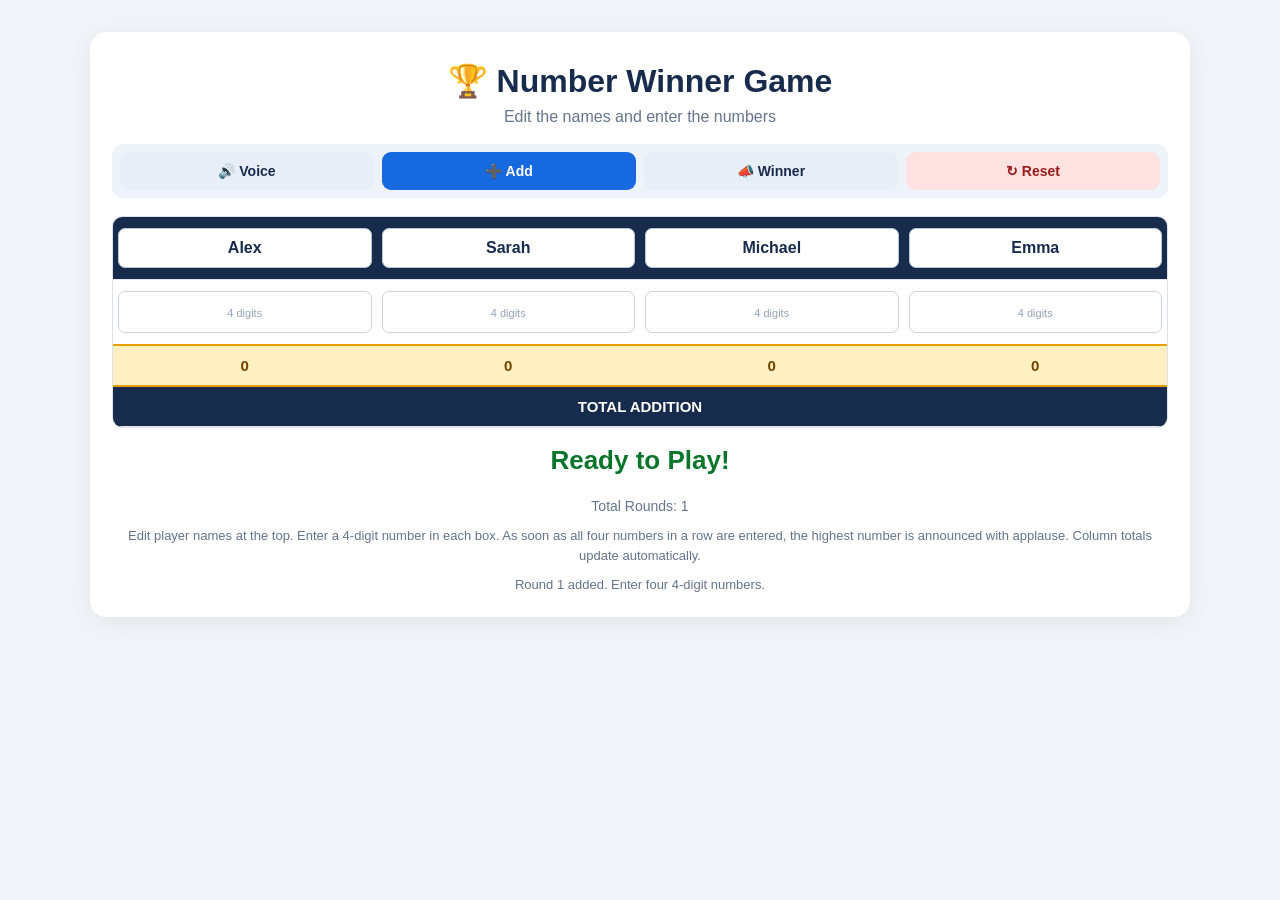
==== index.html @ 305c88f8 "mijan mama" ====
<!DOCTYPE html>
<html lang="en">
<head>
<meta charset="UTF-8">
<meta name="viewport" content="width=device-width, initial-scale=1, viewport-fit=cover">
<title>JABJAL Editable Number Winner Game</title>
<style>
*{box-sizing:border-box}
html,body{width:100%;max-width:100%;margin:0;overflow-x:hidden}
body{padding:14px;font-family:Arial,sans-serif;background:#f1f4f9;color:#172b4d}
.container{width:100%;max-width:1100px;margin:18px auto;background:#fff;padding:22px;border-radius:16px;box-shadow:0 5px 25px #00000012}
h1{text-align:center;font-size:clamp(21px,4vw,32px);margin:8px 0;color:#172b4d}
.subtitle{text-align:center;color:#64748b;margin:0 0 18px}
.toolbar{display:grid;grid-template-columns:repeat(4,minmax(0,1fr));gap:8px;margin:0 0 18px;padding:8px;background:#eef3fa;border-radius:11px}
button{border:0;border-radius:9px;padding:11px 7px;font-size:14px;font-weight:700;cursor:pointer;white-space:nowrap;min-width:0}
button:focus-visible,input:focus-visible{outline:3px solid #93c5fd;outline-offset:2px}
.primary{background:#1769e0;color:white}.primary:hover{background:#0649a8}
.secondary{background:#e8eef7;color:#172b4d}.danger{background:#fee2e2;color:#991b1b}
.table-wrap{width:100%;max-width:100%;overflow:hidden;border:1px solid #dbe2ea;border-radius:10px}
table{width:100%;max-width:100%;table-layout:fixed;border-collapse:collapse;text-align:center}
th,td{width:25%;padding:11px 5px;border-bottom:1px solid #e5e7eb;overflow-wrap:anywhere}
thead th{background:#172b4d;color:white}
.name-input{display:block;width:100%;min-width:0;text-align:center;background:#fff;color:#172b4d;border:1px solid #b9c7d8;border-radius:7px;padding:10px 2px;font-size:clamp(12px,1.8vw,16px);font-weight:700}
.number-input{display:block;width:100%;min-width:0;text-align:center;border:1px solid #cbd5e1;border-radius:7px;padding:10px 1px;font-size:clamp(13px,2vw,17px);font-weight:700;color:#172b4d}
.number-input::placeholder{font-size:11px;font-weight:400;color:#94a3b8}
tbody tr:nth-child(even){background:#f8fafc}
.winner-cell{background:#ffedd5!important;color:#c2410c;font-weight:700}
.winner-cell .number-input{border:2px solid #f97316;background:#fff7ed;color:#c2410c;font-weight:800}
tfoot th{background:#fff0c2;color:#754500;border-top:2px solid #e5a000;font-size:clamp(12px,1.8vw,15px);padding:11px 2px}
#totalLabel{background:#172b4d;color:white}
.round-cell{display:none!important}
#announcement{text-align:center;font-size:clamp(17px,4vw,26px);font-weight:700;color:#08752b;padding:17px 5px;min-height:62px;overflow-wrap:anywhere}
.round-info{text-align:center;color:#64748b;font-size:14px;margin-top:5px}
.hint{font-size:13px;color:#64748b;text-align:center;line-height:1.5;margin:12px 0}
.status{font-size:13px;color:#64748b;text-align:center;min-height:18px}
.row-winner{font-size:10px;color:#08752b;font-weight:700;display:inline;margin-left:3px;vertical-align:middle}
@media(max-width:600px){
 h1{font-size:clamp(14px,4.5vw,20px);white-space:nowrap;letter-spacing:-.55px;line-height:1.15;margin:7px 0 9px}
 .subtitle{font-size:13px;line-height:1.2;margin:0 0 14px}
 body{padding:7px}
 .container{padding:12px 7px;margin:7px auto;border-radius:11px}
 .toolbar{display:grid;grid-template-columns:repeat(4,minmax(0,1fr));gap:4px;padding:5px}
 .toolbar button{width:100%;min-width:0;margin:0;padding:9px 1px;font-size:11px;letter-spacing:-.25px}
 th,td{padding:4px 2px}
 tbody td{border-bottom:0}
 .name-input{padding:9px 1px;font-size:clamp(10px,3.2vw,14px);border-radius:5px}
 .number-input{padding:7px 0;font-size:clamp(12px,3.5vw,16px);border-radius:5px}
 .number-input::placeholder{font-size:9px}
 tfoot th{font-size:clamp(10px,2.8vw,13px);padding:9px 1px}
 .row-winner{font-size:9px;margin-left:2px}
 #announcement{padding:12px 2px}
 .hint{font-size:12px}
}
@media(max-width:360px){
 h1{font-size:14px;letter-spacing:-.65px;white-space:nowrap}
 .toolbar{grid-template-columns:repeat(4,minmax(0,1fr));gap:3px;padding:4px}
 .toolbar button{font-size:10px;padding:8px 0;letter-spacing:-.4px}
 body{padding:4px}
 .container{padding:10px 5px}
 th,td{padding:3px 1px}
 tbody td{border-bottom:0}
 .name-input{font-size:10px}
 .number-input{font-size:12px;padding:6px 0}
}
</style>
</head>
<body>
<main class="container">
  <h1>🏆 Number Winner Game</h1>
  <p class="subtitle">Edit the names and enter the numbers </p>
  <nav class="toolbar" aria-label="Game menu">
    <button class="secondary" id="voiceBtn" type="button" title="Enable Voice and Clap">🔊 Voice</button>
    <button class="primary" id="addBtn" type="button" title="Add Next Row">➕ Add</button>
    <button class="secondary" id="announceBtn" type="button" title="Announce Latest Winner">📣 Winner</button>
    <button class="danger" id="resetBtn" type="button" title="Reset Game">↻ Reset</button>
  </nav>
  <div class="table-wrap">
    <table>
      <thead><tr>
        <th><input class="name-input" aria-label="Player 1 name" value="Alex"></th>
        <th><input class="name-input" aria-label="Player 2 name" value="Sarah"></th>
        <th><input class="name-input" aria-label="Player 3 name" value="Michael"></th>
        <th><input class="name-input" aria-label="Player 4 name" value="Emma"></th>
      </tr></thead>
      <tbody id="results"></tbody>
      <tfoot>
        <tr><th id="total0">0</th><th id="total1">0</th><th id="total2">0</th><th id="total3">0</th></tr>
        <tr><th colspan="4" id="totalLabel">TOTAL ADDITION</th></tr>
      </tfoot>
    </table>
  </div>
  <div id="announcement" aria-live="polite">Ready to Play!</div>
  <div class="round-info">Total Rounds: <span id="roundCount">0</span></div>
  <p class="hint">Edit player names at the top. Enter a 4-digit number in each box. As soon as all four numbers in a row are entered, the highest number is announced with applause. Column totals update automatically.</p>
  <div class="status" id="status" aria-live="polite">Tap Voice once to enable sound. When all four numbers in a row are entered, the highest scorer gets an instant voice announcement and applause.</div>
</main>
<script>
const results=document.getElementById("results");
const names=()=>[...document.querySelectorAll(".name-input")].map((el,i)=>el.value.trim()||`Player ${i+1}`);
let audioEnabled=false,roundCount=0;
function getVoice(){
 if(!("speechSynthesis"in window))return null;
 const voices=speechSynthesis.getVoices();
 return voices.find(v=>/samantha|zira|jenny|aria|female/i.test(v.name))||voices.find(v=>/^en(-|_)/i.test(v.lang))||null;
}
function enableAudio(){
 if(!("speechSynthesis"in window)){document.getElementById("status").textContent="Speech is not supported in this browser.";return;}
 audioEnabled=true;
 const msg=new SpeechSynthesisUtterance("Voice and applause are enabled. Enter your numbers.");
 msg.lang="en-US";msg.rate=.92;msg.pitch=1.25;
 const voice=getVoice();if(voice)msg.voice=voice;
 speechSynthesis.cancel();speechSynthesis.speak(msg);
 document.getElementById("status").textContent="Voice enabled. Available voice depends on your device and browser.";
}
function playClap(){
 const AC=window.AudioContext||window.webkitAudioContext;if(!AC)return;
 const ctx=new AC();if(ctx.state==="suspended")ctx.resume();
 for(let i=0;i<10;i++){
  const buffer=ctx.createBuffer(1,Math.floor(ctx.sampleRate*.085),ctx.sampleRate),data=buffer.getChannelData(0);
  for(let j=0;j<data.length;j++)data[j]=(Math.random()*2-1)*Math.pow(1-j/data.length,3);
  const source=ctx.createBufferSource(),gain=ctx.createGain();source.buffer=buffer;gain.gain.value=.65;
  source.connect(gain);gain.connect(ctx.destination);source.start(ctx.currentTime+i*.14);
 }
 setTimeout(()=>ctx.close(),2200);
}
function speakWinner(name,number){
 if(!audioEnabled||!("speechSynthesis"in window))return;
 // Play applause and announce the winner immediately when all four numbers are entered.
 playClap();
 speechSynthesis.cancel();
 const msg=new SpeechSynthesisUtterance(`Congratulations! ${name}! You are the winner with ${number}! You win!`);
 msg.lang="en-US";msg.rate=.88;msg.pitch=1.35;msg.volume=1;
 const voice=getVoice();if(voice)msg.voice=voice;
 speechSynthesis.speak(msg);
}
function rowInputs(row){return [...row.querySelectorAll(".number-input")];}
const SAVE_KEY="jabjalNumberWinnerGame_v1";
const DB_NAME="JABJALNumberWinnerDB",DB_STORE="gameState";
function captureGame(){
 return {
  names:[...document.querySelectorAll(".name-input")].map(input=>input.value),
  rows:[...results.querySelectorAll("tr")].map(row=>rowInputs(row).map(input=>input.value))
 };
}
function openGameDB(){
 return new Promise((resolve,reject)=>{
  if(!("indexedDB" in window)){reject(new Error("IndexedDB unavailable"));return;}
  const request=indexedDB.open(DB_NAME,1);
  request.onupgradeneeded=()=>{if(!request.result.objectStoreNames.contains(DB_STORE))request.result.createObjectStore(DB_STORE);};
  request.onsuccess=()=>resolve(request.result);
  request.onerror=()=>reject(request.error);
 });
}
async function saveToIndexedDB(state){
 const db=await openGameDB();
 return new Promise((resolve,reject)=>{
  const tx=db.transaction(DB_STORE,"readwrite");
  tx.objectStore(DB_STORE).put(state,SAVE_KEY);
  tx.oncomplete=()=>{db.close();resolve();};
  tx.onerror=()=>{db.close();reject(tx.error);};
 });
}
async function readFromIndexedDB(){
 const db=await openGameDB();
 return new Promise((resolve,reject)=>{
  const tx=db.transaction(DB_STORE,"readonly"),request=tx.objectStore(DB_STORE).get(SAVE_KEY);
  request.onsuccess=()=>resolve(request.result||null);
  request.onerror=()=>reject(request.error);
  tx.oncomplete=()=>db.close();
 });
}
function saveGame(){
 const state=captureGame();
 let localSaved=false;
 try{localStorage.setItem(SAVE_KEY,JSON.stringify(state));localSaved=true;}
 catch(error){console.warn("Local storage unavailable:",error);}
 saveToIndexedDB(state).then(()=>{
  const status=document.getElementById("status");
  if(status&&status.textContent.startsWith("Auto-save is unavailable"))status.textContent="Auto-save enabled.";
 }).catch(error=>{
  console.warn("IndexedDB save unavailable:",error);
  if(!localSaved){
   const status=document.getElementById("status");
   if(status)status.textContent="Auto-save is blocked in this browser. Open the game from a normal website tab (https://), not private mode.";
  }
 });
}
function applySavedGame(state){
 if(!state||!Array.isArray(state.rows))return false;
 if(Array.isArray(state.names)){
  document.querySelectorAll(".name-input").forEach((input,i)=>{if(state.names[i]!==undefined)input.value=state.names[i];});
 }
 results.innerHTML="";roundCount=0;
 state.rows.forEach(values=>{
  addRow(false);
  const row=results.lastElementChild;
  rowInputs(row).forEach((input,i)=>{input.value=String(values?.[i]??"").replace(/\\D/g,"").slice(0,4);});
  evaluateRow(row,false);
 });
 if(!state.rows.length)addRow(false);
 updateTotals();
 document.getElementById("roundCount").textContent=roundCount;
 refreshAll();
 saveGame();
 return true;
}
function loadGame(){
 try{
  const raw=localStorage.getItem(SAVE_KEY);
  if(raw&&applySavedGame(JSON.parse(raw)))return true;
 }catch(error){console.warn("Could not restore from local storage:",error);}
 return false;
}
async function loadGameFromIndexedDB(){
 try{
  const state=await readFromIndexedDB();
  return applySavedGame(state);
 }catch(error){console.warn("Could not restore from IndexedDB:",error);return false;}
}
function updateTotals(){
 const totals=[0,0,0,0];
 [...results.querySelectorAll("tr")].forEach(row=>rowInputs(row).forEach((input,i)=>{
  if(/^\d{4}$/.test(input.value.trim()))totals[i]+=Number(input.value);
 }));
 totals.forEach((n,i)=>document.getElementById("total"+i).textContent=n.toLocaleString("en-US"));
}
function evaluateRow(row,announce=true){
 const inputs=rowInputs(row),values=inputs.map(x=>x.value.trim());
 row.querySelectorAll("td").forEach(td=>td.classList.remove("winner-cell"));
 row.querySelectorAll(".row-winner").forEach(el=>el.remove());
 if(!values.every(v=>/^\d{4}$/.test(v))){row.dataset.winnerSignature="";row.dataset.winnerIndex="";return;}
 const nums=values.map(Number),max=Math.max(...nums);
 const indexes=nums.map((n,i)=>n===max?i:-1).filter(i=>i>=0);
 indexes.forEach(i=>{
  const td=inputs[i].closest("td");td.classList.add("winner-cell");
 });
 const playerNames=names(),winnerName=indexes.map(i=>playerNames[i]).join(" and ");
 const signature=values.join("|")+"|"+playerNames.join("|"),changed=row.dataset.winnerSignature!==signature;
 row.dataset.winnerIndex=indexes.join(",");row.dataset.winnerSignature=signature;
 if(announce&&changed){
  document.getElementById("announcement").textContent=`🏆 Round ${row.dataset.round}: ${winnerName} wins with ${max.toLocaleString("en-US")}!`;
  speakWinner(winnerName,max);
 }
}
function refreshAll(){
 updateTotals();
 [...results.querySelectorAll("tr")].forEach(row=>evaluateRow(row,false));
 const last=results.lastElementChild;if(!last)return;
 const indexes=(last.dataset.winnerIndex||"").split(",").filter(Boolean).map(Number);
 if(indexes.length){
  const max=Math.max(...rowInputs(last).map(x=>Number(x.value)));
  document.getElementById("announcement").textContent=`🏆 Round ${last.dataset.round}: ${indexes.map(i=>names()[i]).join(" and ")} wins with ${max.toLocaleString("en-US")}!`;
 }
}
function addRow(focusFirst=true){
 roundCount++;
 const tr=document.createElement("tr");tr.dataset.round=String(roundCount);
 const hidden=document.createElement("td");hidden.className="round-cell";hidden.textContent="#"+roundCount;tr.appendChild(hidden);
 for(let i=0;i<4;i++){
  const td=document.createElement("td"),input=document.createElement("input");
  input.className="number-input";input.type="text";input.inputMode="numeric";input.autocomplete="off";input.maxLength=4;input.placeholder="4 digits";
  input.setAttribute("aria-label",`Round ${roundCount}, ${names()[i]} number`);
  input.addEventListener("input",()=>{
   input.value=input.value.replace(/\D/g,"").slice(0,4);
   updateTotals();evaluateRow(tr,true);saveGame();
  });
  td.appendChild(input);tr.appendChild(td);
 }
 results.appendChild(tr);
 document.getElementById("roundCount").textContent=roundCount;
 document.getElementById("status").textContent=`Round ${roundCount} added. Enter four 4-digit numbers.`;
 if(focusFirst) tr.querySelector(".number-input").focus();
 saveGame();
}
function announceLatest(){
 const last=results.lastElementChild;
 if(!last){document.getElementById("status").textContent="Add a row and enter numbers first.";return;}
 const inputs=rowInputs(last);
 if(!inputs.every(x=>/^\d{4}$/.test(x.value.trim()))){document.getElementById("status").textContent="Enter all four 4-digit numbers in the latest row first.";return;}
 const nums=inputs.map(x=>Number(x.value)),max=Math.max(...nums),indexes=nums.map((n,i)=>n===max?i:-1).filter(i=>i>=0);
 const winner=indexes.map(i=>names()[i]).join(" and ");
 document.getElementById("announcement").textContent=`🏆 Round ${last.dataset.round}: ${winner} wins with ${max.toLocaleString("en-US")}!`;
 speakWinner(winner,max);
}
function resetGame(){
 if(!confirm("Clear all rounds and totals?"))return;
 results.innerHTML="";roundCount=0;
 localStorage.removeItem(SAVE_KEY);
 document.getElementById("roundCount").textContent="0";
 document.getElementById("announcement").textContent="Ready to Play!";
 document.getElementById("status").textContent="Game reset. Player names are unchanged.";
 updateTotals();
}
document.getElementById("addBtn").addEventListener("click",addRow);
document.getElementById("voiceBtn").addEventListener("click",enableAudio);
document.getElementById("announceBtn").addEventListener("click",announceLatest);
document.getElementById("resetBtn").addEventListener("click",resetGame);
document.querySelectorAll(".name-input").forEach(input=>input.addEventListener("input",()=>{
 document.querySelectorAll("#results tr").forEach(row=>rowInputs(row).forEach((x,i)=>x.setAttribute("aria-label",`Round ${row.dataset.round}, ${names()[i]} number`)));
 refreshAll();
 saveGame();
}));
if("speechSynthesis"in window)speechSynthesis.getVoices();
// Restore from local storage first, then IndexedDB for browsers where local storage is unavailable.
(async()=>{
 if(loadGame())return;
 if(await loadGameFromIndexedDB())return;
 addRow(false);
})();
</script>
</body>
</html>
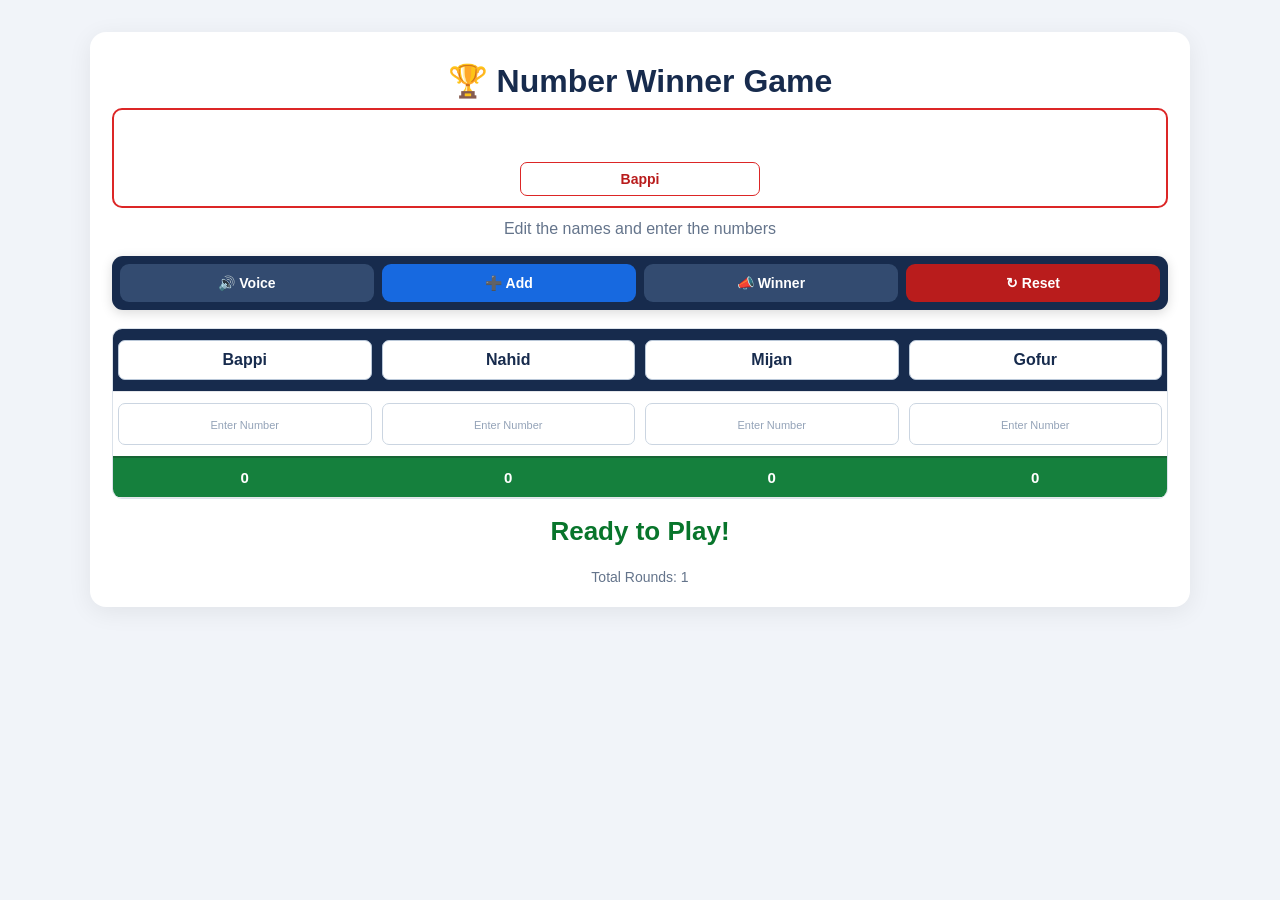
==== commit 14e97279: "many changes" ====
--- a/index.html
+++ b/index.html
@@ -3,7 +3,7 @@
 <head>
 <meta charset="UTF-8">
 <meta name="viewport" content="width=device-width, initial-scale=1, viewport-fit=cover">
-<title>JABJAL Editable Number Winner Game</title>
+<title>JABJAL, Call 631-992-4128</title>
 <style>
 *{box-sizing:border-box}
 html,body{width:100%;max-width:100%;margin:0;overflow-x:hidden}
@@ -11,30 +11,37 @@
 .container{width:100%;max-width:1100px;margin:18px auto;background:#fff;padding:22px;border-radius:16px;box-shadow:0 5px 25px #00000012}
 h1{text-align:center;font-size:clamp(21px,4vw,32px);margin:8px 0;color:#172b4d}
 .subtitle{text-align:center;color:#64748b;margin:0 0 18px}
-.toolbar{display:grid;grid-template-columns:repeat(4,minmax(0,1fr));gap:8px;margin:0 0 18px;padding:8px;background:#eef3fa;border-radius:11px}
+.toolbar{position:sticky;top:0;z-index:1000;display:grid;grid-template-columns:repeat(4,minmax(0,1fr));gap:8px;margin:0 0 18px;padding:8px;background:#172b4d;border-radius:11px;box-shadow:0 3px 12px #00000025}
 button{border:0;border-radius:9px;padding:11px 7px;font-size:14px;font-weight:700;cursor:pointer;white-space:nowrap;min-width:0}
 button:focus-visible,input:focus-visible{outline:3px solid #93c5fd;outline-offset:2px}
 .primary{background:#1769e0;color:white}.primary:hover{background:#0649a8}
-.secondary{background:#e8eef7;color:#172b4d}.danger{background:#fee2e2;color:#991b1b}
+.secondary{background:#334b70;color:#ffffff}.danger{background:#b91c1c;color:#ffffff}
 .table-wrap{width:100%;max-width:100%;overflow:hidden;border:1px solid #dbe2ea;border-radius:10px}
 table{width:100%;max-width:100%;table-layout:fixed;border-collapse:collapse;text-align:center}
 th,td{width:25%;padding:11px 5px;border-bottom:1px solid #e5e7eb;overflow-wrap:anywhere}
 thead th{background:#172b4d;color:white}
 .name-input{display:block;width:100%;min-width:0;text-align:center;background:#fff;color:#172b4d;border:1px solid #b9c7d8;border-radius:7px;padding:10px 2px;font-size:clamp(12px,1.8vw,16px);font-weight:700}
 .number-input{display:block;width:100%;min-width:0;text-align:center;border:1px solid #cbd5e1;border-radius:7px;padding:10px 1px;font-size:clamp(13px,2vw,17px);font-weight:700;color:#172b4d}
-.number-input::placeholder{font-size:11px;font-weight:400;color:#94a3b8}
+.number-input::placeholder{font-size:11px;font-weight:400;color:#94a3b8}\n.winner-cell .number-input::placeholder{color:#ffffff;opacity:.85}
 tbody tr:nth-child(even){background:#f8fafc}
-.winner-cell{background:#ffedd5!important;color:#c2410c;font-weight:700}
-.winner-cell .number-input{border:2px solid #f97316;background:#fff7ed;color:#c2410c;font-weight:800}
-tfoot th{background:#fff0c2;color:#754500;border-top:2px solid #e5a000;font-size:clamp(12px,1.8vw,15px);padding:11px 2px}
-#totalLabel{background:#172b4d;color:white}
+.winner-cell{background:#ffffff!important;color:inherit;font-weight:700}
+.winner-cell .number-input{border:1px solid #cbd5e1!important;background:#ffffff!important;color:#f97316!important;font-weight:900}
+tfoot th{background:#15803d;color:#ffffff!important;font-weight:900;border-top:2px solid #166534;font-size:clamp(12px,1.8vw,15px);padding:11px 2px}
+#totalLabel{background:#166534;color:#ffffff;font-weight:900;letter-spacing:.5px}
 .round-cell{display:none!important}
 #announcement{text-align:center;font-size:clamp(17px,4vw,26px);font-weight:700;color:#08752b;padding:17px 5px;min-height:62px;overflow-wrap:anywhere}
 .round-info{text-align:center;color:#64748b;font-size:14px;margin-top:5px}
 .hint{font-size:13px;color:#64748b;text-align:center;line-height:1.5;margin:12px 0}
 .status{font-size:13px;color:#64748b;text-align:center;min-height:18px}
 .row-winner{font-size:10px;color:#08752b;font-weight:700;display:inline;margin-left:3px;vertical-align:middle}
-@media(max-width:600px){
+
+.winner-banner{width:100%;margin:0 0 12px;padding:10px 12px;background:#fff;border:2px solid #dc2626;border-radius:10px;text-align:center}
+.winner-marquee{overflow:hidden;white-space:nowrap;width:100%;margin-bottom:8px}
+#winnerMarqueeText{display:inline-block;color:#dc2626;font-size:clamp(22px,4vw,30px);font-weight:900;letter-spacing:.5px;padding-left:100%;animation:winnerMarqueeScroll 13s linear infinite}
+@keyframes winnerMarqueeScroll{0%{transform:translateX(0)}100%{transform:translateX(-100%)}}
+.winner-name-label{display:none}
+.winner-name-input{display:block;width:min(58%,240px);margin:0 auto;padding:8px 10px;border:1px solid #dc2626;border-radius:7px;font-size:14px;font-weight:700;color:#b91c1c;text-align:center}
+@media(max-width:600px){\n .winner-banner{padding:8px 6px;margin-bottom:9px}\n #winnerMarqueeText{font-size:21px}\n .winner-name-input{font-size:13px;padding:7px 5px}\n .toolbar{top:0;padding-top:calc(5px + env(safe-area-inset-top));}
  h1{font-size:clamp(14px,4.5vw,20px);white-space:nowrap;letter-spacing:-.55px;line-height:1.15;margin:7px 0 9px}
  .subtitle{font-size:13px;line-height:1.2;margin:0 0 14px}
  body{padding:7px}
@@ -62,11 +69,34 @@
  .name-input{font-size:10px}
  .number-input{font-size:12px;padding:6px 0}
 }
+
+/* Compact professional top marquee area */
+.marquee, .winner-marquee, .top-marquee, .marquee-container {
+  padding-top: 2px !important;
+  padding-bottom: 2px !important;
+  margin-top: 2px !important;
+  margin-bottom: 4px !important;
+  min-height: 0 !important;
+  line-height: 1.05 !important;
+}
+.marquee input, .winner-marquee input, .top-marquee input, .marquee-container input {
+  height: 26px !important;
+  min-height: 26px !important;
+  padding: 2px 7px !important;
+  line-height: 1.1 !important;
+}
+
 </style>
 </head>
 <body>
 <main class="container">
   <h1>🏆 Number Winner Game</h1>
+  <section class="winner-banner" aria-label="Winner announcement banner">
+    <div class="winner-marquee" aria-live="polite">
+      <span id="winnerMarqueeText">Bappi Won The Game</span>
+    </div>
+    <input id="winnerNameInput" class="winner-name-input" type="text" value="Bappi" maxlength="30" aria-label="Edit marquee winner name" placeholder="Enter Number">
+  </section>
   <p class="subtitle">Edit the names and enter the numbers </p>
   <nav class="toolbar" aria-label="Game menu">
     <button class="secondary" id="voiceBtn" type="button" title="Enable Voice and Clap">🔊 Voice</button>
@@ -77,64 +107,105 @@
   <div class="table-wrap">
     <table>
       <thead><tr>
-        <th><input class="name-input" aria-label="Player 1 name" value="Alex"></th>
-        <th><input class="name-input" aria-label="Player 2 name" value="Sarah"></th>
-        <th><input class="name-input" aria-label="Player 3 name" value="Michael"></th>
-        <th><input class="name-input" aria-label="Player 4 name" value="Emma"></th>
+        <th><input class="name-input" aria-label="Player 1 name" value="Bappi"></th>
+        <th><input class="name-input" aria-label="Player 2 name" value="Nahid"></th>
+        <th><input class="name-input" aria-label="Player 3 name" value="Mijan"></th>
+        <th><input class="name-input" aria-label="Player 4 name" value="Gofur"></th>
       </tr></thead>
       <tbody id="results"></tbody>
       <tfoot>
         <tr><th id="total0">0</th><th id="total1">0</th><th id="total2">0</th><th id="total3">0</th></tr>
-        <tr><th colspan="4" id="totalLabel">TOTAL ADDITION</th></tr>
       </tfoot>
     </table>
   </div>
   <div id="announcement" aria-live="polite">Ready to Play!</div>
   <div class="round-info">Total Rounds: <span id="roundCount">0</span></div>
-  <p class="hint">Edit player names at the top. Enter a 4-digit number in each box. As soon as all four numbers in a row are entered, the highest number is announced with applause. Column totals update automatically.</p>
-  <div class="status" id="status" aria-live="polite">Tap Voice once to enable sound. When all four numbers in a row are entered, the highest scorer gets an instant voice announcement and applause.</div>
 </main>
 <script>
 const results=document.getElementById("results");
 const names=()=>[...document.querySelectorAll(".name-input")].map((el,i)=>el.value.trim()||`Player ${i+1}`);
-let audioEnabled=false,roundCount=0;
+let audioEnabled=false,roundCount=0,gameOverAnnounced=false;
+let gameAudioContext=null,availableVoices=[],winnerReminderTimer=null;
+const WINNER_REMINDER_MS=15*60*1000;
+function currentWinnerName(){
+ const field=document.getElementById("winnerNameInput");
+ return (field?.value||"").trim()||"Winner";
+}
+function updateWinnerMarquee(){
+ const name=currentWinnerName();
+ document.getElementById("winnerMarqueeText").textContent=`${name} Won The Game`;
+}
+function refreshVoices(){
+ if("speechSynthesis" in window)availableVoices=speechSynthesis.getVoices()||[];
+}
 function getVoice(){
- if(!("speechSynthesis"in window))return null;
- const voices=speechSynthesis.getVoices();
+ const voices=availableVoices.length?availableVoices:(("speechSynthesis" in window)?speechSynthesis.getVoices():[]);
  return voices.find(v=>/samantha|zira|jenny|aria|female/i.test(v.name))||voices.find(v=>/^en(-|_)/i.test(v.lang))||null;
 }
-function enableAudio(){
- if(!("speechSynthesis"in window)){document.getElementById("status").textContent="Speech is not supported in this browser.";return;}
+if("speechSynthesis" in window){
+ refreshVoices();
+ speechSynthesis.addEventListener?.("voiceschanged",refreshVoices);
+}
+function speakText(text,rate=.72,pitch=1.0){
+ if(!audioEnabled||!("speechSynthesis" in window))return;
+ try{
+  speechSynthesis.cancel();
+  const msg=new SpeechSynthesisUtterance(text);
+  msg.lang="en-US";msg.rate=rate;msg.pitch=pitch;msg.volume=1;
+  const voice=getVoice();if(voice)msg.voice=voice;
+  speechSynthesis.speak(msg);
+ }catch(error){console.warn("Speech playback failed:",error);}
+}
+async function enableAudio(){
+ const status=document.getElementById("status")||{set textContent(value){}};
+ if(!("speechSynthesis" in window)){
+  status.textContent="Voice is not supported by this browser. Try Safari or Chrome with sound enabled.";
+  return;
+ }
  audioEnabled=true;
- const msg=new SpeechSynthesisUtterance("Voice and applause are enabled. Enter your numbers.");
- msg.lang="en-US";msg.rate=.92;msg.pitch=1.25;
- const voice=getVoice();if(voice)msg.voice=voice;
- speechSynthesis.cancel();speechSynthesis.speak(msg);
- document.getElementById("status").textContent="Voice enabled. Available voice depends on your device and browser.";
+ try{
+  const AC=window.AudioContext||window.webkitAudioContext;
+  if(AC){
+   if(!gameAudioContext)gameAudioContext=new AC();
+   if(gameAudioContext.state==="suspended")await gameAudioContext.resume();
+  }
+ }catch(error){console.warn("Audio could not be unlocked:",error);}
+ refreshVoices();
+ speakText("Voice and applause are enabled. Winner reminders will play every fifteen minutes.");
+ if(winnerReminderTimer)clearInterval(winnerReminderTimer);
+ winnerReminderTimer=setInterval(announceWinnerReminder,WINNER_REMINDER_MS);
+ status.textContent="Voice enabled. Winner name will be announced every 15 minutes while this page stays open.";
+ checkGameOverVoice();
 }
 function playClap(){
+ if(!audioEnabled)return;
  const AC=window.AudioContext||window.webkitAudioContext;if(!AC)return;
- const ctx=new AC();if(ctx.state==="suspended")ctx.resume();
- for(let i=0;i<10;i++){
-  const buffer=ctx.createBuffer(1,Math.floor(ctx.sampleRate*.085),ctx.sampleRate),data=buffer.getChannelData(0);
-  for(let j=0;j<data.length;j++)data[j]=(Math.random()*2-1)*Math.pow(1-j/data.length,3);
-  const source=ctx.createBufferSource(),gain=ctx.createGain();source.buffer=buffer;gain.gain.value=.65;
-  source.connect(gain);gain.connect(ctx.destination);source.start(ctx.currentTime+i*.14);
- }
- setTimeout(()=>ctx.close(),2200);
+ try{
+  if(!gameAudioContext)gameAudioContext=new AC();
+  const ctx=gameAudioContext;
+  if(ctx.state==="suspended")ctx.resume();
+  for(let i=0;i<12;i++){
+   const buffer=ctx.createBuffer(1,Math.floor(ctx.sampleRate*.085),ctx.sampleRate),data=buffer.getChannelData(0);
+   for(let j=0;j<data.length;j++)data[j]=(Math.random()*2-1)*Math.pow(1-j/data.length,3);
+   const source=ctx.createBufferSource(),gain=ctx.createGain();source.buffer=buffer;gain.gain.value=.5;
+   source.connect(gain);gain.connect(ctx.destination);source.start(ctx.currentTime+i*.13);
+  }
+ }catch(error){console.warn("Applause playback failed:",error);}
+}
+function announceWinnerReminder(){
+ if(!audioEnabled)return;
+ const name=currentWinnerName();
+ updateWinnerMarquee();
+ playClap();
+ speakText(`Ha ha ha! Congratulations! ${name} won the game! Ha ha ha!`,.9,1.25);
 }
 function speakWinner(name,number){
- if(!audioEnabled||!("speechSynthesis"in window))return;
- // Play applause and announce the winner immediately when all four numbers are entered.
+ if(!audioEnabled)return;
  playClap();
- speechSynthesis.cancel();
- const msg=new SpeechSynthesisUtterance(`Congratulations! ${name}! You are the winner with ${number}! You win!`);
- msg.lang="en-US";msg.rate=.88;msg.pitch=1.35;msg.volume=1;
- const voice=getVoice();if(voice)msg.voice=voice;
- speechSynthesis.speak(msg);
+ speakText(`${name} wins with ${number}!`,.72,1.0);
 }
 function rowInputs(row){return [...row.querySelectorAll(".number-input")];}
-const SAVE_KEY="jabjalNumberWinnerGame_v1";
+const SAVE_KEY="jabjalNumberWinnerGame_v2";
 const DB_NAME="JABJALNumberWinnerDB",DB_STORE="gameState";
 function captureGame(){
  return {
@@ -175,12 +246,12 @@
  try{localStorage.setItem(SAVE_KEY,JSON.stringify(state));localSaved=true;}
  catch(error){console.warn("Local storage unavailable:",error);}
  saveToIndexedDB(state).then(()=>{
-  const status=document.getElementById("status");
+  const status=document.getElementById("status")||{set textContent(value){}};
   if(status&&status.textContent.startsWith("Auto-save is unavailable"))status.textContent="Auto-save enabled.";
  }).catch(error=>{
   console.warn("IndexedDB save unavailable:",error);
   if(!localSaved){
-   const status=document.getElementById("status");
+   const status=document.getElementById("status")||{set textContent(value){}};
    if(status)status.textContent="Auto-save is blocked in this browser. Open the game from a normal website tab (https://), not private mode.";
   }
  });
@@ -190,7 +261,7 @@
  if(Array.isArray(state.names)){
   document.querySelectorAll(".name-input").forEach((input,i)=>{if(state.names[i]!==undefined)input.value=state.names[i];});
  }
- results.innerHTML="";roundCount=0;
+ results.innerHTML="";roundCount=0;gameOverAnnounced=false;
  state.rows.forEach(values=>{
   addRow(false);
   const row=results.lastElementChild;
@@ -217,10 +288,20 @@
   return applySavedGame(state);
  }catch(error){console.warn("Could not restore from IndexedDB:",error);return false;}
 }
+function checkGameOverVoice(){
+ const grandTotal=[0,1,2,3].reduce((sum,i)=>{
+  const value=Number((document.getElementById("total"+i)?.textContent||"0").replace(/,/g,""));
+  return sum+(Number.isFinite(value)?value:0);
+ },0);
+ if(grandTotal>=1000&&!gameOverAnnounced&&audioEnabled){
+  gameOverAnnounced=true;
+  speakText("Game over",.72,1.0);
+ }
+}
 function updateTotals(){
  const totals=[0,0,0,0];
  [...results.querySelectorAll("tr")].forEach(row=>rowInputs(row).forEach((input,i)=>{
-  if(/^\d{4}$/.test(input.value.trim()))totals[i]+=Number(input.value);
+  if(/^\d{1,4}$/.test(input.value.trim()))totals[i]+=Number(input.value);
  }));
  totals.forEach((n,i)=>document.getElementById("total"+i).textContent=n.toLocaleString("en-US"));
 }
@@ -228,7 +309,7 @@
  const inputs=rowInputs(row),values=inputs.map(x=>x.value.trim());
  row.querySelectorAll("td").forEach(td=>td.classList.remove("winner-cell"));
  row.querySelectorAll(".row-winner").forEach(el=>el.remove());
- if(!values.every(v=>/^\d{4}$/.test(v))){row.dataset.winnerSignature="";row.dataset.winnerIndex="";return;}
+ if(!values.every(v=>/^\d{1,4}$/.test(v))){row.dataset.winnerSignature="";row.dataset.winnerIndex="";return;}
  const nums=values.map(Number),max=Math.max(...nums);
  const indexes=nums.map((n,i)=>n===max?i:-1).filter(i=>i>=0);
  indexes.forEach(i=>{
@@ -258,25 +339,25 @@
  const hidden=document.createElement("td");hidden.className="round-cell";hidden.textContent="#"+roundCount;tr.appendChild(hidden);
  for(let i=0;i<4;i++){
   const td=document.createElement("td"),input=document.createElement("input");
-  input.className="number-input";input.type="text";input.inputMode="numeric";input.autocomplete="off";input.maxLength=4;input.placeholder="4 digits";
+  input.className="number-input";input.type="text";input.inputMode="numeric";input.autocomplete="off";input.maxLength=4;input.placeholder="Enter Number";
   input.setAttribute("aria-label",`Round ${roundCount}, ${names()[i]} number`);
   input.addEventListener("input",()=>{
    input.value=input.value.replace(/\D/g,"").slice(0,4);
-   updateTotals();evaluateRow(tr,true);saveGame();
+   updateTotals();evaluateRow(tr,true);checkGameOverVoice();saveGame();
   });
   td.appendChild(input);tr.appendChild(td);
  }
  results.appendChild(tr);
  document.getElementById("roundCount").textContent=roundCount;
- document.getElementById("status").textContent=`Round ${roundCount} added. Enter four 4-digit numbers.`;
+ (document.getElementById("status")||{set textContent(value){}}).textContent=`Round ${roundCount} added. Enter four numbers (1–4 digits).`;
  if(focusFirst) tr.querySelector(".number-input").focus();
  saveGame();
 }
 function announceLatest(){
  const last=results.lastElementChild;
- if(!last){document.getElementById("status").textContent="Add a row and enter numbers first.";return;}
+ if(!last){(document.getElementById("status")||{set textContent(value){}}).textContent="Add a row and enter numbers first.";return;}
  const inputs=rowInputs(last);
- if(!inputs.every(x=>/^\d{4}$/.test(x.value.trim()))){document.getElementById("status").textContent="Enter all four 4-digit numbers in the latest row first.";return;}
+ if(!inputs.every(x=>/^\d{1,4}$/.test(x.value.trim()))){(document.getElementById("status")||{set textContent(value){}}).textContent="Enter all four numbers in the latest row first.";return;}
  const nums=inputs.map(x=>Number(x.value)),max=Math.max(...nums),indexes=nums.map((n,i)=>n===max?i:-1).filter(i=>i>=0);
  const winner=indexes.map(i=>names()[i]).join(" and ");
  document.getElementById("announcement").textContent=`🏆 Round ${last.dataset.round}: ${winner} wins with ${max.toLocaleString("en-US")}!`;
@@ -284,13 +365,15 @@
 }
 function resetGame(){
  if(!confirm("Clear all rounds and totals?"))return;
- results.innerHTML="";roundCount=0;
+ results.innerHTML="";roundCount=0;gameOverAnnounced=false;
  localStorage.removeItem(SAVE_KEY);
  document.getElementById("roundCount").textContent="0";
  document.getElementById("announcement").textContent="Ready to Play!";
- document.getElementById("status").textContent="Game reset. Player names are unchanged.";
+ (document.getElementById("status")||{set textContent(value){}}).textContent="Game reset. Player names are unchanged.";
  updateTotals();
 }
+document.getElementById("winnerNameInput").addEventListener("input",updateWinnerMarquee);
+updateWinnerMarquee();
 document.getElementById("addBtn").addEventListener("click",addRow);
 document.getElementById("voiceBtn").addEventListener("click",enableAudio);
 document.getElementById("announceBtn").addEventListener("click",announceLatest);
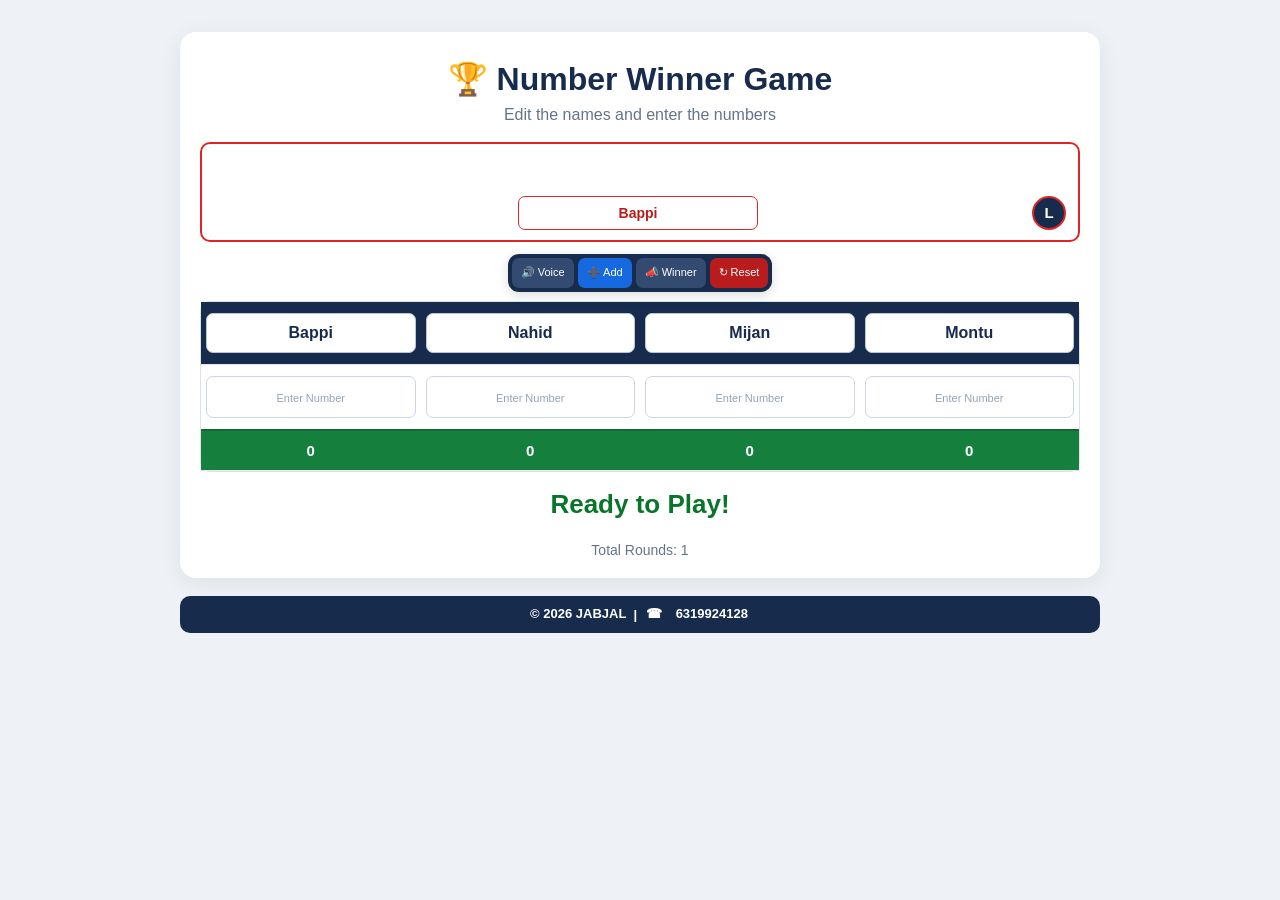
==== commit cd989102: "many changes3" ====
--- a/index.html
+++ b/index.html
@@ -2,115 +2,68 @@
 <html lang="en">
 <head>
 <meta charset="UTF-8">
+<meta name="theme-color" content="#172b4d">
 <meta name="viewport" content="width=device-width, initial-scale=1, viewport-fit=cover">
+<meta name="description" content="JABJAL Number Winner Game">
 <title>JABJAL, Call 631-992-4128</title>
-<style>
-*{box-sizing:border-box}
-html,body{width:100%;max-width:100%;margin:0;overflow-x:hidden}
-body{padding:14px;font-family:Arial,sans-serif;background:#f1f4f9;color:#172b4d}
-.container{width:100%;max-width:1100px;margin:18px auto;background:#fff;padding:22px;border-radius:16px;box-shadow:0 5px 25px #00000012}
-h1{text-align:center;font-size:clamp(21px,4vw,32px);margin:8px 0;color:#172b4d}
-.subtitle{text-align:center;color:#64748b;margin:0 0 18px}
-.toolbar{position:sticky;top:0;z-index:1000;display:grid;grid-template-columns:repeat(4,minmax(0,1fr));gap:8px;margin:0 0 18px;padding:8px;background:#172b4d;border-radius:11px;box-shadow:0 3px 12px #00000025}
-button{border:0;border-radius:9px;padding:11px 7px;font-size:14px;font-weight:700;cursor:pointer;white-space:nowrap;min-width:0}
-button:focus-visible,input:focus-visible{outline:3px solid #93c5fd;outline-offset:2px}
-.primary{background:#1769e0;color:white}.primary:hover{background:#0649a8}
-.secondary{background:#334b70;color:#ffffff}.danger{background:#b91c1c;color:#ffffff}
-.table-wrap{width:100%;max-width:100%;overflow:hidden;border:1px solid #dbe2ea;border-radius:10px}
-table{width:100%;max-width:100%;table-layout:fixed;border-collapse:collapse;text-align:center}
-th,td{width:25%;padding:11px 5px;border-bottom:1px solid #e5e7eb;overflow-wrap:anywhere}
-thead th{background:#172b4d;color:white}
-.name-input{display:block;width:100%;min-width:0;text-align:center;background:#fff;color:#172b4d;border:1px solid #b9c7d8;border-radius:7px;padding:10px 2px;font-size:clamp(12px,1.8vw,16px);font-weight:700}
-.number-input{display:block;width:100%;min-width:0;text-align:center;border:1px solid #cbd5e1;border-radius:7px;padding:10px 1px;font-size:clamp(13px,2vw,17px);font-weight:700;color:#172b4d}
-.number-input::placeholder{font-size:11px;font-weight:400;color:#94a3b8}\n.winner-cell .number-input::placeholder{color:#ffffff;opacity:.85}
-tbody tr:nth-child(even){background:#f8fafc}
-.winner-cell{background:#ffffff!important;color:inherit;font-weight:700}
-.winner-cell .number-input{border:1px solid #cbd5e1!important;background:#ffffff!important;color:#f97316!important;font-weight:900}
-tfoot th{background:#15803d;color:#ffffff!important;font-weight:900;border-top:2px solid #166534;font-size:clamp(12px,1.8vw,15px);padding:11px 2px}
-#totalLabel{background:#166534;color:#ffffff;font-weight:900;letter-spacing:.5px}
-.round-cell{display:none!important}
-#announcement{text-align:center;font-size:clamp(17px,4vw,26px);font-weight:700;color:#08752b;padding:17px 5px;min-height:62px;overflow-wrap:anywhere}
-.round-info{text-align:center;color:#64748b;font-size:14px;margin-top:5px}
-.hint{font-size:13px;color:#64748b;text-align:center;line-height:1.5;margin:12px 0}
-.status{font-size:13px;color:#64748b;text-align:center;min-height:18px}
-.row-winner{font-size:10px;color:#08752b;font-weight:700;display:inline;margin-left:3px;vertical-align:middle}
 
-.winner-banner{width:100%;margin:0 0 12px;padding:10px 12px;background:#fff;border:2px solid #dc2626;border-radius:10px;text-align:center}
-.winner-marquee{overflow:hidden;white-space:nowrap;width:100%;margin-bottom:8px}
-#winnerMarqueeText{display:inline-block;color:#dc2626;font-size:clamp(22px,4vw,30px);font-weight:900;letter-spacing:.5px;padding-left:100%;animation:winnerMarqueeScroll 13s linear infinite}
-@keyframes winnerMarqueeScroll{0%{transform:translateX(0)}100%{transform:translateX(-100%)}}
-.winner-name-label{display:none}
-.winner-name-input{display:block;width:min(58%,240px);margin:0 auto;padding:8px 10px;border:1px solid #dc2626;border-radius:7px;font-size:14px;font-weight:700;color:#b91c1c;text-align:center}
-@media(max-width:600px){\n .winner-banner{padding:8px 6px;margin-bottom:9px}\n #winnerMarqueeText{font-size:21px}\n .winner-name-input{font-size:13px;padding:7px 5px}\n .toolbar{top:0;padding-top:calc(5px + env(safe-area-inset-top));}
- h1{font-size:clamp(14px,4.5vw,20px);white-space:nowrap;letter-spacing:-.55px;line-height:1.15;margin:7px 0 9px}
- .subtitle{font-size:13px;line-height:1.2;margin:0 0 14px}
- body{padding:7px}
- .container{padding:12px 7px;margin:7px auto;border-radius:11px}
- .toolbar{display:grid;grid-template-columns:repeat(4,minmax(0,1fr));gap:4px;padding:5px}
- .toolbar button{width:100%;min-width:0;margin:0;padding:9px 1px;font-size:11px;letter-spacing:-.25px}
- th,td{padding:4px 2px}
- tbody td{border-bottom:0}
- .name-input{padding:9px 1px;font-size:clamp(10px,3.2vw,14px);border-radius:5px}
- .number-input{padding:7px 0;font-size:clamp(12px,3.5vw,16px);border-radius:5px}
- .number-input::placeholder{font-size:9px}
- tfoot th{font-size:clamp(10px,2.8vw,13px);padding:9px 1px}
- .row-winner{font-size:9px;margin-left:2px}
- #announcement{padding:12px 2px}
- .hint{font-size:12px}
-}
-@media(max-width:360px){
- h1{font-size:14px;letter-spacing:-.65px;white-space:nowrap}
- .toolbar{grid-template-columns:repeat(4,minmax(0,1fr));gap:3px;padding:4px}
- .toolbar button{font-size:10px;padding:8px 0;letter-spacing:-.4px}
- body{padding:4px}
- .container{padding:10px 5px}
- th,td{padding:3px 1px}
- tbody td{border-bottom:0}
- .name-input{font-size:10px}
- .number-input{font-size:12px;padding:6px 0}
-}
-
-/* Compact professional top marquee area */
-.marquee, .winner-marquee, .top-marquee, .marquee-container {
-  padding-top: 2px !important;
-  padding-bottom: 2px !important;
-  margin-top: 2px !important;
-  margin-bottom: 4px !important;
-  min-height: 0 !important;
-  line-height: 1.05 !important;
-}
-.marquee input, .winner-marquee input, .top-marquee input, .marquee-container input {
-  height: 26px !important;
-  min-height: 26px !important;
-  padding: 2px 7px !important;
-  line-height: 1.1 !important;
-}
-
-</style>
+  <link rel="stylesheet" href="css/styles.css">
 </head>
 <body>
+
+<div id="nameSetupModal" class="name-setup-overlay" role="dialog" aria-modal="true" aria-labelledby="nameSetupTitle">
+  <div class="name-setup-card">
+    <h2 id="nameSetupTitle">Edit Player Names</h2>
+    <p class="name-setup-help">Enter the names of all four players.</p>
+    <div class="name-setup-fields">
+      <label><input id="setupName0" type="text" maxlength="30" placeholder="Bappi"></label>
+      <label><input id="setupName1" type="text" maxlength="30" placeholder="Nahid"></label>
+      <label><input id="setupName2" type="text" maxlength="30" placeholder="Mijan"></label>
+      <label><input id="setupName3" type="text" maxlength="30" placeholder="Montu"></label>
+    </div>
+    <div class="name-setup-actions">
+      <button id="savePlayerNames" class="primary name-setup-save" type="button">Save</button>
+      <button id="cancelPlayerNames" class="secondary name-setup-cancel" type="button">Cancel</button>
+    </div>
+  </div>
+</div>
+
 <main class="container">
   <h1>🏆 Number Winner Game</h1>
+  <p class="subtitle">Edit the names and enter the numbers</p>
+  <div class="sticky-game-top" id="stickyGameTop">
   <section class="winner-banner" aria-label="Winner announcement banner">
     <div class="winner-marquee" aria-live="polite">
       <span id="winnerMarqueeText">Bappi Won The Game</span>
     </div>
-    <input id="winnerNameInput" class="winner-name-input" type="text" value="Bappi" maxlength="30" aria-label="Edit marquee winner name" placeholder="Enter Number">
+    <div class="winner-name-row">
+      <input id="winnerNameInput" class="winner-name-input" type="text" value="Bappi" maxlength="30" aria-label="Edit marquee winner name" placeholder="Enter Number">
+      <div class="language-picker">
+        <button id="languageButton" class="language-button" type="button" aria-label="Choose voice language" aria-expanded="false">L</button>
+        <div id="languageMenu" class="language-menu" hidden>
+          <button type="button" data-lang="en-US">Eng</button>
+          <button type="button" data-lang="bn-BD">Bang</button>
+          <button type="button" data-lang="hi-IN">Hindi</button>
+          <button type="button" data-lang="ur-PK">Urdu</button>
+          <button type="button" data-lang="es-ES">Span</button>
+        </div>
+      </div>
+    </div>
   </section>
-  <p class="subtitle">Edit the names and enter the numbers </p>
-  <nav class="toolbar" aria-label="Game menu">
+<nav class="toolbar" aria-label="Game menu">
     <button class="secondary" id="voiceBtn" type="button" title="Enable Voice and Clap">🔊 Voice</button>
     <button class="primary" id="addBtn" type="button" title="Add Next Row">➕ Add</button>
     <button class="secondary" id="announceBtn" type="button" title="Announce Latest Winner">📣 Winner</button>
     <button class="danger" id="resetBtn" type="button" title="Reset Game">↻ Reset</button>
   </nav>
+  </div>
   <div class="table-wrap">
     <table>
       <thead><tr>
         <th><input class="name-input" aria-label="Player 1 name" value="Bappi"></th>
         <th><input class="name-input" aria-label="Player 2 name" value="Nahid"></th>
         <th><input class="name-input" aria-label="Player 3 name" value="Mijan"></th>
-        <th><input class="name-input" aria-label="Player 4 name" value="Gofur"></th>
+        <th><input class="name-input" aria-label="Player 4 name" value="Montu"></th>
       </tr></thead>
       <tbody id="results"></tbody>
       <tfoot>
@@ -121,275 +74,8 @@
   <div id="announcement" aria-live="polite">Ready to Play!</div>
   <div class="round-info">Total Rounds: <span id="roundCount">0</span></div>
 </main>
-<script>
-const results=document.getElementById("results");
-const names=()=>[...document.querySelectorAll(".name-input")].map((el,i)=>el.value.trim()||`Player ${i+1}`);
-let audioEnabled=false,roundCount=0,gameOverAnnounced=false;
-let gameAudioContext=null,availableVoices=[],winnerReminderTimer=null;
-const WINNER_REMINDER_MS=15*60*1000;
-function currentWinnerName(){
- const field=document.getElementById("winnerNameInput");
- return (field?.value||"").trim()||"Winner";
-}
-function updateWinnerMarquee(){
- const name=currentWinnerName();
- document.getElementById("winnerMarqueeText").textContent=`${name} Won The Game`;
-}
-function refreshVoices(){
- if("speechSynthesis" in window)availableVoices=speechSynthesis.getVoices()||[];
-}
-function getVoice(){
- const voices=availableVoices.length?availableVoices:(("speechSynthesis" in window)?speechSynthesis.getVoices():[]);
- return voices.find(v=>/samantha|zira|jenny|aria|female/i.test(v.name))||voices.find(v=>/^en(-|_)/i.test(v.lang))||null;
-}
-if("speechSynthesis" in window){
- refreshVoices();
- speechSynthesis.addEventListener?.("voiceschanged",refreshVoices);
-}
-function speakText(text,rate=.72,pitch=1.0){
- if(!audioEnabled||!("speechSynthesis" in window))return;
- try{
-  speechSynthesis.cancel();
-  const msg=new SpeechSynthesisUtterance(text);
-  msg.lang="en-US";msg.rate=rate;msg.pitch=pitch;msg.volume=1;
-  const voice=getVoice();if(voice)msg.voice=voice;
-  speechSynthesis.speak(msg);
- }catch(error){console.warn("Speech playback failed:",error);}
-}
-async function enableAudio(){
- const status=document.getElementById("status")||{set textContent(value){}};
- if(!("speechSynthesis" in window)){
-  status.textContent="Voice is not supported by this browser. Try Safari or Chrome with sound enabled.";
-  return;
- }
- audioEnabled=true;
- try{
-  const AC=window.AudioContext||window.webkitAudioContext;
-  if(AC){
-   if(!gameAudioContext)gameAudioContext=new AC();
-   if(gameAudioContext.state==="suspended")await gameAudioContext.resume();
-  }
- }catch(error){console.warn("Audio could not be unlocked:",error);}
- refreshVoices();
- speakText("Voice and applause are enabled. Winner reminders will play every fifteen minutes.");
- if(winnerReminderTimer)clearInterval(winnerReminderTimer);
- winnerReminderTimer=setInterval(announceWinnerReminder,WINNER_REMINDER_MS);
- status.textContent="Voice enabled. Winner name will be announced every 15 minutes while this page stays open.";
- checkGameOverVoice();
-}
-function playClap(){
- if(!audioEnabled)return;
- const AC=window.AudioContext||window.webkitAudioContext;if(!AC)return;
- try{
-  if(!gameAudioContext)gameAudioContext=new AC();
-  const ctx=gameAudioContext;
-  if(ctx.state==="suspended")ctx.resume();
-  for(let i=0;i<12;i++){
-   const buffer=ctx.createBuffer(1,Math.floor(ctx.sampleRate*.085),ctx.sampleRate),data=buffer.getChannelData(0);
-   for(let j=0;j<data.length;j++)data[j]=(Math.random()*2-1)*Math.pow(1-j/data.length,3);
-   const source=ctx.createBufferSource(),gain=ctx.createGain();source.buffer=buffer;gain.gain.value=.5;
-   source.connect(gain);gain.connect(ctx.destination);source.start(ctx.currentTime+i*.13);
-  }
- }catch(error){console.warn("Applause playback failed:",error);}
-}
-function announceWinnerReminder(){
- if(!audioEnabled)return;
- const name=currentWinnerName();
- updateWinnerMarquee();
- playClap();
- speakText(`Ha ha ha! Congratulations! ${name} won the game! Ha ha ha!`,.9,1.25);
-}
-function speakWinner(name,number){
- if(!audioEnabled)return;
- playClap();
- speakText(`${name} wins with ${number}!`,.72,1.0);
-}
-function rowInputs(row){return [...row.querySelectorAll(".number-input")];}
-const SAVE_KEY="jabjalNumberWinnerGame_v2";
-const DB_NAME="JABJALNumberWinnerDB",DB_STORE="gameState";
-function captureGame(){
- return {
-  names:[...document.querySelectorAll(".name-input")].map(input=>input.value),
-  rows:[...results.querySelectorAll("tr")].map(row=>rowInputs(row).map(input=>input.value))
- };
-}
-function openGameDB(){
- return new Promise((resolve,reject)=>{
-  if(!("indexedDB" in window)){reject(new Error("IndexedDB unavailable"));return;}
-  const request=indexedDB.open(DB_NAME,1);
-  request.onupgradeneeded=()=>{if(!request.result.objectStoreNames.contains(DB_STORE))request.result.createObjectStore(DB_STORE);};
-  request.onsuccess=()=>resolve(request.result);
-  request.onerror=()=>reject(request.error);
- });
-}
-async function saveToIndexedDB(state){
- const db=await openGameDB();
- return new Promise((resolve,reject)=>{
-  const tx=db.transaction(DB_STORE,"readwrite");
-  tx.objectStore(DB_STORE).put(state,SAVE_KEY);
-  tx.oncomplete=()=>{db.close();resolve();};
-  tx.onerror=()=>{db.close();reject(tx.error);};
- });
-}
-async function readFromIndexedDB(){
- const db=await openGameDB();
- return new Promise((resolve,reject)=>{
-  const tx=db.transaction(DB_STORE,"readonly"),request=tx.objectStore(DB_STORE).get(SAVE_KEY);
-  request.onsuccess=()=>resolve(request.result||null);
-  request.onerror=()=>reject(request.error);
-  tx.oncomplete=()=>db.close();
- });
-}
-function saveGame(){
- const state=captureGame();
- let localSaved=false;
- try{localStorage.setItem(SAVE_KEY,JSON.stringify(state));localSaved=true;}
- catch(error){console.warn("Local storage unavailable:",error);}
- saveToIndexedDB(state).then(()=>{
-  const status=document.getElementById("status")||{set textContent(value){}};
-  if(status&&status.textContent.startsWith("Auto-save is unavailable"))status.textContent="Auto-save enabled.";
- }).catch(error=>{
-  console.warn("IndexedDB save unavailable:",error);
-  if(!localSaved){
-   const status=document.getElementById("status")||{set textContent(value){}};
-   if(status)status.textContent="Auto-save is blocked in this browser. Open the game from a normal website tab (https://), not private mode.";
-  }
- });
-}
-function applySavedGame(state){
- if(!state||!Array.isArray(state.rows))return false;
- if(Array.isArray(state.names)){
-  document.querySelectorAll(".name-input").forEach((input,i)=>{if(state.names[i]!==undefined)input.value=state.names[i];});
- }
- results.innerHTML="";roundCount=0;gameOverAnnounced=false;
- state.rows.forEach(values=>{
-  addRow(false);
-  const row=results.lastElementChild;
-  rowInputs(row).forEach((input,i)=>{input.value=String(values?.[i]??"").replace(/\\D/g,"").slice(0,4);});
-  evaluateRow(row,false);
- });
- if(!state.rows.length)addRow(false);
- updateTotals();
- document.getElementById("roundCount").textContent=roundCount;
- refreshAll();
- saveGame();
- return true;
-}
-function loadGame(){
- try{
-  const raw=localStorage.getItem(SAVE_KEY);
-  if(raw&&applySavedGame(JSON.parse(raw)))return true;
- }catch(error){console.warn("Could not restore from local storage:",error);}
- return false;
-}
-async function loadGameFromIndexedDB(){
- try{
-  const state=await readFromIndexedDB();
-  return applySavedGame(state);
- }catch(error){console.warn("Could not restore from IndexedDB:",error);return false;}
-}
-function checkGameOverVoice(){
- const grandTotal=[0,1,2,3].reduce((sum,i)=>{
-  const value=Number((document.getElementById("total"+i)?.textContent||"0").replace(/,/g,""));
-  return sum+(Number.isFinite(value)?value:0);
- },0);
- if(grandTotal>=1000&&!gameOverAnnounced&&audioEnabled){
-  gameOverAnnounced=true;
-  speakText("Game over",.72,1.0);
- }
-}
-function updateTotals(){
- const totals=[0,0,0,0];
- [...results.querySelectorAll("tr")].forEach(row=>rowInputs(row).forEach((input,i)=>{
-  if(/^\d{1,4}$/.test(input.value.trim()))totals[i]+=Number(input.value);
- }));
- totals.forEach((n,i)=>document.getElementById("total"+i).textContent=n.toLocaleString("en-US"));
-}
-function evaluateRow(row,announce=true){
- const inputs=rowInputs(row),values=inputs.map(x=>x.value.trim());
- row.querySelectorAll("td").forEach(td=>td.classList.remove("winner-cell"));
- row.querySelectorAll(".row-winner").forEach(el=>el.remove());
- if(!values.every(v=>/^\d{1,4}$/.test(v))){row.dataset.winnerSignature="";row.dataset.winnerIndex="";return;}
- const nums=values.map(Number),max=Math.max(...nums);
- const indexes=nums.map((n,i)=>n===max?i:-1).filter(i=>i>=0);
- indexes.forEach(i=>{
-  const td=inputs[i].closest("td");td.classList.add("winner-cell");
- });
- const playerNames=names(),winnerName=indexes.map(i=>playerNames[i]).join(" and ");
- const signature=values.join("|")+"|"+playerNames.join("|"),changed=row.dataset.winnerSignature!==signature;
- row.dataset.winnerIndex=indexes.join(",");row.dataset.winnerSignature=signature;
- if(announce&&changed){
-  document.getElementById("announcement").textContent=`🏆 Round ${row.dataset.round}: ${winnerName} wins with ${max.toLocaleString("en-US")}!`;
-  speakWinner(winnerName,max);
- }
-}
-function refreshAll(){
- updateTotals();
- [...results.querySelectorAll("tr")].forEach(row=>evaluateRow(row,false));
- const last=results.lastElementChild;if(!last)return;
- const indexes=(last.dataset.winnerIndex||"").split(",").filter(Boolean).map(Number);
- if(indexes.length){
-  const max=Math.max(...rowInputs(last).map(x=>Number(x.value)));
-  document.getElementById("announcement").textContent=`🏆 Round ${last.dataset.round}: ${indexes.map(i=>names()[i]).join(" and ")} wins with ${max.toLocaleString("en-US")}!`;
- }
-}
-function addRow(focusFirst=true){
- roundCount++;
- const tr=document.createElement("tr");tr.dataset.round=String(roundCount);
- const hidden=document.createElement("td");hidden.className="round-cell";hidden.textContent="#"+roundCount;tr.appendChild(hidden);
- for(let i=0;i<4;i++){
-  const td=document.createElement("td"),input=document.createElement("input");
-  input.className="number-input";input.type="text";input.inputMode="numeric";input.autocomplete="off";input.maxLength=4;input.placeholder="Enter Number";
-  input.setAttribute("aria-label",`Round ${roundCount}, ${names()[i]} number`);
-  input.addEventListener("input",()=>{
-   input.value=input.value.replace(/\D/g,"").slice(0,4);
-   updateTotals();evaluateRow(tr,true);checkGameOverVoice();saveGame();
-  });
-  td.appendChild(input);tr.appendChild(td);
- }
- results.appendChild(tr);
- document.getElementById("roundCount").textContent=roundCount;
- (document.getElementById("status")||{set textContent(value){}}).textContent=`Round ${roundCount} added. Enter four numbers (1–4 digits).`;
- if(focusFirst) tr.querySelector(".number-input").focus();
- saveGame();
-}
-function announceLatest(){
- const last=results.lastElementChild;
- if(!last){(document.getElementById("status")||{set textContent(value){}}).textContent="Add a row and enter numbers first.";return;}
- const inputs=rowInputs(last);
- if(!inputs.every(x=>/^\d{1,4}$/.test(x.value.trim()))){(document.getElementById("status")||{set textContent(value){}}).textContent="Enter all four numbers in the latest row first.";return;}
- const nums=inputs.map(x=>Number(x.value)),max=Math.max(...nums),indexes=nums.map((n,i)=>n===max?i:-1).filter(i=>i>=0);
- const winner=indexes.map(i=>names()[i]).join(" and ");
- document.getElementById("announcement").textContent=`🏆 Round ${last.dataset.round}: ${winner} wins with ${max.toLocaleString("en-US")}!`;
- speakWinner(winner,max);
-}
-function resetGame(){
- if(!confirm("Clear all rounds and totals?"))return;
- results.innerHTML="";roundCount=0;gameOverAnnounced=false;
- localStorage.removeItem(SAVE_KEY);
- document.getElementById("roundCount").textContent="0";
- document.getElementById("announcement").textContent="Ready to Play!";
- (document.getElementById("status")||{set textContent(value){}}).textContent="Game reset. Player names are unchanged.";
- updateTotals();
-}
-document.getElementById("winnerNameInput").addEventListener("input",updateWinnerMarquee);
-updateWinnerMarquee();
-document.getElementById("addBtn").addEventListener("click",addRow);
-document.getElementById("voiceBtn").addEventListener("click",enableAudio);
-document.getElementById("announceBtn").addEventListener("click",announceLatest);
-document.getElementById("resetBtn").addEventListener("click",resetGame);
-document.querySelectorAll(".name-input").forEach(input=>input.addEventListener("input",()=>{
- document.querySelectorAll("#results tr").forEach(row=>rowInputs(row).forEach((x,i)=>x.setAttribute("aria-label",`Round ${row.dataset.round}, ${names()[i]} number`)));
- refreshAll();
- saveGame();
-}));
-if("speechSynthesis"in window)speechSynthesis.getVoices();
-// Restore from local storage first, then IndexedDB for browsers where local storage is unavailable.
-(async()=>{
- if(loadGame())return;
- if(await loadGameFromIndexedDB())return;
- addRow(false);
-})();
-</script>
+<footer class="game-footer"><span>© <span id="footerYear">2026</span> JABJAL</span><span>| <a class="footer-whatsapp" href="https://wa.me/16319924128" target="_blank" rel="noopener noreferrer" aria-label="Chat on WhatsApp"><span class="footer-phone-icon">☎</span><span class="footer-phone-number">6319924128</span></a></span></footer>
+
+  <script src="js/script.js"></script>
 </body>
 </html>
--- a/css/styles.css
+++ b/css/styles.css
@@ -0,0 +1,401 @@
+*{box-sizing:border-box}
+html,body{width:100%;max-width:100%;margin:0;overflow-x:hidden}
+body{padding:14px;font-family:Arial,sans-serif;background:#f1f4f9;color:#172b4d}
+.container{width:100%;max-width:1100px;margin:18px auto;background:#fff;padding:22px;border-radius:16px;box-shadow:0 5px 25px #00000012}
+h1{text-align:center;font-size:clamp(21px,4vw,32px);margin:8px 0;color:#172b4d}
+.subtitle{text-align:center;color:#64748b;margin:0 0 18px}
+.toolbar{position:sticky;top:0;z-index:1000;display:grid;grid-template-columns:repeat(4,minmax(0,1fr));gap:8px;margin:0 0 18px;padding:8px;background:#172b4d;border-radius:11px;box-shadow:0 3px 12px #00000025}
+button{border:0;border-radius:9px;padding:11px 7px;font-size:14px;font-weight:700;cursor:pointer;white-space:nowrap;min-width:0}
+button:focus-visible,input:focus-visible{outline:3px solid #93c5fd;outline-offset:2px}
+.primary{background:#1769e0;color:white}.primary:hover{background:#0649a8}
+.secondary{background:#334b70;color:#ffffff}.danger{background:#b91c1c;color:#ffffff}
+.table-wrap{width:100%;max-width:100%;overflow:hidden;border:1px solid #dbe2ea;border-radius:10px}
+table{width:100%;max-width:100%;table-layout:fixed;border-collapse:collapse;text-align:center}
+th,td{width:25%;padding:11px 5px;border-bottom:1px solid #e5e7eb;overflow-wrap:anywhere}
+thead th{background:#172b4d;color:white}
+.name-input{display:block;width:100%;min-width:0;text-align:center;background:#fff;color:#172b4d;border:1px solid #b9c7d8;border-radius:7px;padding:10px 2px;font-size:clamp(12px,1.8vw,16px);font-weight:700}
+.number-input{display:block;width:100%;min-width:0;text-align:center;border:1px solid #cbd5e1;border-radius:7px;padding:10px 1px;font-size:clamp(13px,2vw,17px);font-weight:700;color:#172b4d}
+.number-input::placeholder{font-size:11px;font-weight:400;color:#94a3b8}
+.winner-cell .number-input::placeholder{color:#ffffff;opacity:.85}
+tbody tr:nth-child(even){background:#f8fafc}
+.winner-cell{background:#ffffff!important;color:inherit;font-weight:700}
+.winner-cell .number-input{border:1px solid #cbd5e1!important;background:#ffffff!important;color:#f97316!important;font-weight:900}
+tfoot th{background:#15803d;color:#ffffff!important;font-weight:900;border-top:2px solid #166534;font-size:clamp(12px,1.8vw,15px);padding:11px 2px}
+#totalLabel{background:#166534;color:#ffffff;font-weight:900;letter-spacing:.5px}
+.round-cell{display:none!important}
+#announcement{text-align:center;font-size:clamp(17px,4vw,26px);font-weight:700;color:#08752b;padding:17px 5px;min-height:62px;overflow-wrap:anywhere}
+.round-info{text-align:center;color:#64748b;font-size:14px;margin-top:5px}
+.hint{font-size:13px;color:#64748b;text-align:center;line-height:1.5;margin:12px 0}
+.status{font-size:13px;color:#64748b;text-align:center;min-height:18px}
+.row-winner{font-size:10px;color:#08752b;font-weight:700;display:inline;margin-left:3px;vertical-align:middle}
+
+.winner-banner{width:100%;margin:0 0 12px;padding:10px 12px;background:#fff;border:2px solid #dc2626;border-radius:10px;text-align:center}
+.winner-marquee{overflow:hidden;white-space:nowrap;width:100%;margin-bottom:8px}
+#winnerMarqueeText{display:inline-block;color:#dc2626;font-size:clamp(22px,4vw,30px);font-weight:900;letter-spacing:.5px;padding-left:100%;animation:winnerMarqueeScroll 13s linear infinite}
+@keyframes winnerMarqueeScroll{0%{transform:translateX(0)}100%{transform:translateX(-100%)}}
+.winner-name-label{display:none}
+.winner-name-input{display:block;width:min(58%,240px);margin:0 auto;padding:8px 10px;border:1px solid #dc2626;border-radius:7px;font-size:14px;font-weight:700;color:#b91c1c;text-align:center}
+@media(max-width:600px){
+ .winner-banner{padding:8px 6px;margin-bottom:9px}
+ #winnerMarqueeText{font-size:21px}
+ .winner-name-input{font-size:13px;padding:7px 5px}
+ .toolbar{top:0;padding-top:calc(5px + env(safe-area-inset-top));}
+ h1{font-size:clamp(14px,4.5vw,20px);white-space:nowrap;letter-spacing:-.55px;line-height:1.15;margin:7px 0 9px}
+ .subtitle{font-size:13px;line-height:1.2;margin:0 0 14px}
+ body{padding:7px}
+ .container{padding:12px 7px;margin:7px auto;border-radius:11px}
+ .toolbar{display:grid;grid-template-columns:repeat(4,minmax(0,1fr));gap:4px;padding:5px}
+ .toolbar button{width:100%;min-width:0;margin:0;padding:9px 1px;font-size:11px;letter-spacing:-.25px}
+ th,td{padding:4px 2px}
+ tbody td{border-bottom:0}
+ .name-input{padding:9px 1px;font-size:clamp(10px,3.2vw,14px);border-radius:5px}
+ .number-input{padding:7px 0;font-size:clamp(12px,3.5vw,16px);border-radius:5px}
+ .number-input::placeholder{font-size:9px}
+ tfoot th{font-size:clamp(10px,2.8vw,13px);padding:9px 1px}
+ .row-winner{font-size:9px;margin-left:2px}
+ #announcement{padding:12px 2px}
+ .hint{font-size:12px}
+}
+@media(max-width:360px){
+ h1{font-size:14px;letter-spacing:-.65px;white-space:nowrap}
+ .toolbar{grid-template-columns:repeat(4,minmax(0,1fr));gap:3px;padding:4px}
+ .toolbar button{font-size:10px;padding:8px 0;letter-spacing:-.4px}
+ body{padding:4px}
+ .container{padding:10px 5px}
+ th,td{padding:3px 1px}
+ tbody td{border-bottom:0}
+ .name-input{font-size:10px}
+ .number-input{font-size:12px;padding:6px 0}
+}
+
+/* Compact professional top marquee area */
+.marquee, .winner-marquee, .top-marquee, .marquee-container {
+  padding-top: 2px !important;
+  padding-bottom: 2px !important;
+  margin-top: 2px !important;
+  margin-bottom: 4px !important;
+  min-height: 0 !important;
+  line-height: 1.05 !important;
+}
+.marquee input, .winner-marquee input, .top-marquee input, .marquee-container input {
+  height: 26px !important;
+  min-height: 26px !important;
+  padding: 2px 7px !important;
+  line-height: 1.1 !important;
+}
+
+
+.winner-name-row{position:relative;display:flex;align-items:center;justify-content:center;gap:8px;width:100%;padding-right:4px}
+.winner-name-row .winner-name-input{margin:0}
+.language-picker{position:relative;flex:0 0 auto}
+.language-button{width:34px;height:34px;padding:0;border-radius:50%;background:#172b4d;color:#fff;border:2px solid #dc2626;font-size:15px;font-weight:900;display:flex;align-items:center;justify-content:center}
+.language-menu{position:absolute;right:0;top:40px;z-index:2000;min-width:150px;background:#fff;border:1px solid #cbd5e1;border-radius:9px;box-shadow:0 6px 18px #0002;padding:5px}
+.language-menu[hidden]{display:none}
+.language-menu button{display:block;width:100%;text-align:left;background:#fff;color:#172b4d;padding:9px 10px;font-size:13px;border-radius:6px}
+.language-menu button:hover,.language-menu button.active{background:#e8f0ff;color:#1455ad}
+@media(max-width:600px){.winner-name-row .winner-name-input{width:min(58%,240px)}.language-button{width:31px;height:31px}}
+
+
+.game-footer{
+  width:100%;max-width:1100px;margin:14px auto 0;padding:10px 8px;
+  background:#172b4d;color:#ffffff!important;text-align:center;
+  border-radius:10px;font-size:13px;font-weight:700;line-height:1.3;
+  display:flex;flex-direction:row;align-items:center;justify-content:center;
+  flex-wrap:nowrap;white-space:nowrap;gap:6px;overflow-x:auto;
+}
+.game-footer *{color:#ffffff!important;white-space:nowrap}
+
+
+
+.game-footer .footer-whatsapp{color:#ffffff!important;text-decoration:none!important;white-space:nowrap}
+.game-footer .footer-whatsapp:link,.game-footer .footer-whatsapp:visited,.game-footer .footer-whatsapp:hover,.game-footer .footer-whatsapp:active,.game-footer .footer-whatsapp:focus{text-decoration:none!important;color:#ffffff!important;border:0!important;outline:none}
+
+
+/* Keep the game controls and player-name header visible while scrolling */
+.toolbar{position:sticky;top:0;z-index:1100}
+.table-wrap{overflow:clip}
+thead th{position:sticky;top:62px;z-index:1000;background:#172b4d}
+@media(max-width:600px){
+  .toolbar{top:0}
+  thead th{top:58px}
+}
+
+
+.game-footer .footer-whatsapp{display:inline-flex;align-items:center;gap:7px;padding-left:8px;padding-right:8px;margin-left:0;margin-right:0;text-decoration:none!important;border:0!important}
+
+
+.game-footer .footer-whatsapp{display:inline-flex;align-items:center;gap:0;padding:0 2px;text-decoration:none!important}
+.game-footer .footer-phone-number{font-weight:900!important;padding-left:8px;display:inline-block}
+.game-footer .footer-phone-icon{display:inline-block;padding-left:3px;padding-right:6px;line-height:1;flex:0 0 auto}
+.game-footer .footer-whatsapp>span:last-child{display:inline-block}
+
+
+.winner-name-row{position:relative;width:100%;display:flex;align-items:center;justify-content:center}
+.winner-name-row .language-picker{position:absolute;right:0;top:50%;transform:translateY(-50%);z-index:1200}
+.winner-name-row .winner-name-input{margin-left:auto;margin-right:auto}
+
+
+.name-setup-overlay{position:fixed;inset:0;z-index:5000;display:flex;align-items:flex-start;justify-content:center;padding:18px 12px;background:rgba(10,22,42,.58)}
+.name-setup-card{width:min(440px,100%);margin:0 auto;background:#fff;border-radius:16px;padding:20px;box-shadow:0 14px 45px #0004;text-align:center}
+.name-setup-card h2{margin:0 0 7px;color:#172b4d;font-size:21px}
+.name-setup-help{margin:0 0 15px;color:#64748b;font-size:14px}
+.name-setup-fields{display:grid;grid-template-columns:1fr 1fr;gap:11px;text-align:left}
+.name-setup-fields label{display:flex;flex-direction:column;gap:5px;color:#172b4d;font-size:12px;font-weight:700}
+.name-setup-fields input{width:100%;min-width:0;padding:10px;border:1px solid #cbd5e1;border-radius:8px;color:#172b4d;font-size:15px}
+.name-setup-actions{display:flex;gap:10px;margin-top:16px}
+.name-setup-actions button{flex:1;min-width:0;margin-top:0}
+.name-setup-cancel{background:#64748b!important;color:#fff!important;border:1px solid #64748b!important}
+.name-setup-cancel:hover,.name-setup-cancel:active{background:#475569!important}
+.name-setup-save{width:100%;margin-top:0}
+@media(max-width:380px){.name-setup-fields{grid-template-columns:1fr}}
+
+
+.winner-trophy-animation{
+  display:inline-block;
+  margin-left:8px;
+  font-size:1.25em;
+  vertical-align:middle;
+  transform-origin:50% 80%;
+  animation:winnerTrophyFloat 5s ease-in-out 1;
+}
+@keyframes winnerTrophyFloat{
+  0%,100%{transform:translateY(0)}
+  25%{transform:translateY(-13px)}
+  50%{transform:translateY(0)}
+  75%{transform:translateY(-13px)}
+}
+@media(prefers-reduced-motion:reduce){
+  .winner-trophy-animation{animation:none}
+}
+
+
+/* Save button: navy blue */
+#saveNamesBtn, button.save-button, .save-button{
+  background:#172b4d !important;
+  color:#ffffff !important;
+}
+#saveNamesBtn:hover, button.save-button:hover, .save-button:hover{
+  background:#10213d !important;
+}
+
+
+/* Exact Save button selector */
+#savePlayerNames{
+  background-color:#172b4d !important;
+  background-image:none !important;
+  color:#ffffff !important;
+  border:1px solid #172b4d !important;
+}
+#savePlayerNames:hover,
+#savePlayerNames:active{
+  background-color:#10213d !important;
+  background-image:none !important;
+}
+
+
+
+/* ---------- Professional responsive hardening ---------- */
+:root{
+  color-scheme: light;
+  --jabjal-navy:#172b4d;
+  --jabjal-blue:#1769e0;
+  --jabjal-border:#dbe2ea;
+}
+*,
+*::before,
+*::after{box-sizing:border-box}
+html{
+  width:100%;
+  max-width:100%;
+  min-width:0;
+  overflow-x:clip;
+  -webkit-text-size-adjust:100%;
+  text-size-adjust:100%;
+}
+body{
+  width:100%;
+  max-width:100%;
+  min-width:0;
+  margin:0;
+  overflow-x:clip;
+  overscroll-behavior-x:none;
+}
+.container,
+.toolbar,
+.winner-banner,
+.table-wrap,
+.game-footer,
+.name-setup-card{min-width:0;max-width:100%}
+.container{width:100%}
+.toolbar{width:100%}
+.toolbar button{min-width:0;max-width:100%;overflow:hidden;text-overflow:ellipsis}
+.table-wrap{width:100%;overflow:visible}
+table{width:100%;table-layout:fixed}
+th,td{min-width:0;overflow:hidden;text-overflow:clip}
+.name-input,
+.number-input,
+.winner-name-input,
+.name-setup-fields input{min-width:0;max-width:100%}
+.game-footer{
+  width:100%;
+  overflow:visible;
+  white-space:normal;
+  flex-wrap:wrap;
+  gap:4px 7px;
+  padding-left:max(8px,env(safe-area-inset-left));
+  padding-right:max(8px,env(safe-area-inset-right));
+}
+.game-footer *{white-space:normal}
+#announcement{overflow-wrap:anywhere;word-break:normal}
+.language-menu{max-width:min(180px,calc(100vw - 24px))}
+.name-setup-overlay{
+  padding-top:max(12px,env(safe-area-inset-top));
+  padding-bottom:max(12px,env(safe-area-inset-bottom));
+  overflow-y:auto;
+}
+.name-setup-card{margin:0 auto}
+button,input{font:inherit}
+button{-webkit-tap-highlight-color:transparent;touch-action:manipulation}
+input{font-size:16px}
+@media(max-width:600px){
+  body{padding: max(4px,env(safe-area-inset-left)) max(5px,env(safe-area-inset-right)) 8px}
+  .container{margin:6px auto;padding:10px 6px;border-radius:10px}
+  h1{max-width:100%;white-space:normal;overflow-wrap:anywhere}
+  .toolbar{position:sticky;top:env(safe-area-inset-top);gap:4px;padding:5px}
+  .toolbar button{
+    min-height:40px;
+    padding:8px 2px;
+    font-size:clamp(10px,2.8vw,13px);
+    letter-spacing:0;
+    white-space:normal;
+    line-height:1.15;
+    overflow-wrap:anywhere;
+  }
+  th,td{padding:5px 2px}
+  .name-input{padding:8px 1px;font-size:clamp(10px,3.1vw,14px)}
+  .number-input{padding:8px 1px;font-size:16px}
+  .winner-name-row{gap:5px}
+  .winner-name-row .winner-name-input{width:min(68%,240px);max-width:calc(100% - 42px)}
+  .language-button{flex:0 0 32px}
+  #announcement{min-height:48px;padding:10px 2px;font-size:clamp(15px,4vw,22px)}
+  .game-footer{margin-top:8px;font-size:12px;border-radius:8px}
+}
+@media(max-width:380px){
+  body{padding-left:3px;padding-right:3px}
+  .container{padding-left:4px;padding-right:4px}
+  .toolbar{gap:2px;padding:4px}
+  .toolbar button{font-size:10px;padding:7px 1px}
+  th,td{padding-left:1px;padding-right:1px}
+  .name-input{font-size:10px}
+  .number-input{font-size:15px}
+}
+@media(orientation:landscape) and (max-height:500px){
+  body{padding-top:4px;padding-bottom:4px}
+  .container{margin:4px auto;padding:8px}
+  h1{margin:3px 0 6px;font-size:20px}
+  .winner-banner{padding:5px;margin-bottom:6px}
+  .toolbar{margin-bottom:7px;padding:4px}
+  .toolbar button{min-height:34px;padding:5px}
+  #announcement{padding:6px;min-height:36px}
+  .game-footer{margin-top:5px;padding:6px}
+}
+@media(prefers-reduced-motion:reduce){
+  *,*::before,*::after{scroll-behavior:auto!important;animation-duration:.01ms!important;animation-iteration-count:1!important;transition-duration:.01ms!important}
+}
+/* Save always remains navy */
+#savePlayerNames{background:#172b4d!important;color:#fff!important;border:1px solid #172b4d!important}
+
+
+
+/* Sticky stack: marquee + language/name controls + game menu + player name header */
+.sticky-game-top{
+  position:sticky;
+  top:0;
+  z-index:1500;
+  width:100%;
+  max-width:100%;
+  background:#fff;
+  padding-top:env(safe-area-inset-top);
+  isolation:isolate;
+}
+.sticky-game-top .winner-banner{margin-top:0}
+.sticky-game-top .toolbar{position:static;top:auto;z-index:auto;margin-bottom:8px}
+.table-wrap{overflow:visible!important}
+thead th{position:sticky;top:var(--jabjal-sticky-header-offset,150px);z-index:1400;background:#172b4d}
+@media(max-width:600px){
+  .sticky-game-top{padding-top:env(safe-area-inset-top)}
+  .sticky-game-top .toolbar{position:static}
+}
+
+
+/* JABJAL compact action buttons: do not stretch across the container */
+.sticky-game-top .toolbar{
+  display:flex !important;
+  width:fit-content !important;
+  max-width:100% !important;
+  justify-content:flex-start;
+  align-items:center;
+  flex-wrap:nowrap;
+  gap:4px;
+  padding:4px;
+  margin:0 0 7px;
+}
+.sticky-game-top .toolbar button{
+  flex:0 0 auto;
+  width:auto !important;
+  min-width:0;
+  min-height:30px;
+  height:30px;
+  padding:4px 9px !important;
+  font-size:11px !important;
+  line-height:1;
+  white-space:nowrap;
+  border-radius:7px;
+}
+@media(max-width:380px){
+  .sticky-game-top .toolbar{gap:3px;padding:3px}
+  .sticky-game-top .toolbar button{height:28px;min-height:28px;padding:3px 6px !important;font-size:10px !important}
+}
+
+
+/* Centered JABJAL game layout; popup temporarily disabled; no fullscreen layout */
+body{
+  display:block !important;
+  min-height:100vh;
+  padding:14px 12px 20px !important;
+  background:#eef2f7;
+}
+.container{
+  display:block;
+  width: min(100%, 920px) !important;
+  max-width:920px !important;
+  margin:18px auto !important;
+  padding:20px !important;
+  background:#fff;
+  border-radius:16px;
+}
+.sticky-game-top{
+  width:100%;
+  margin-left:auto;
+  margin-right:auto;
+}
+.sticky-game-top .toolbar{
+  width:max-content !important;
+  max-width:100% !important;
+  margin:0 auto 9px !important;
+  justify-content:center !important;
+}
+.name-setup-overlay{display:none !important}
+.game-footer{
+  width:min(100%,920px) !important;
+  max-width:920px !important;
+  margin:10px auto 0 !important;
+  justify-content:center;
+  text-align:center;
+}
+@media(max-width:600px){
+  body{padding:8px 6px 14px !important}
+  .container{width:100% !important;max-width:520px !important;margin:8px auto !important;padding:12px 8px !important}
+  .sticky-game-top .toolbar{margin-left:auto !important;margin-right:auto !important}
+  .game-footer{width:100% !important;max-width:520px !important}
+}
